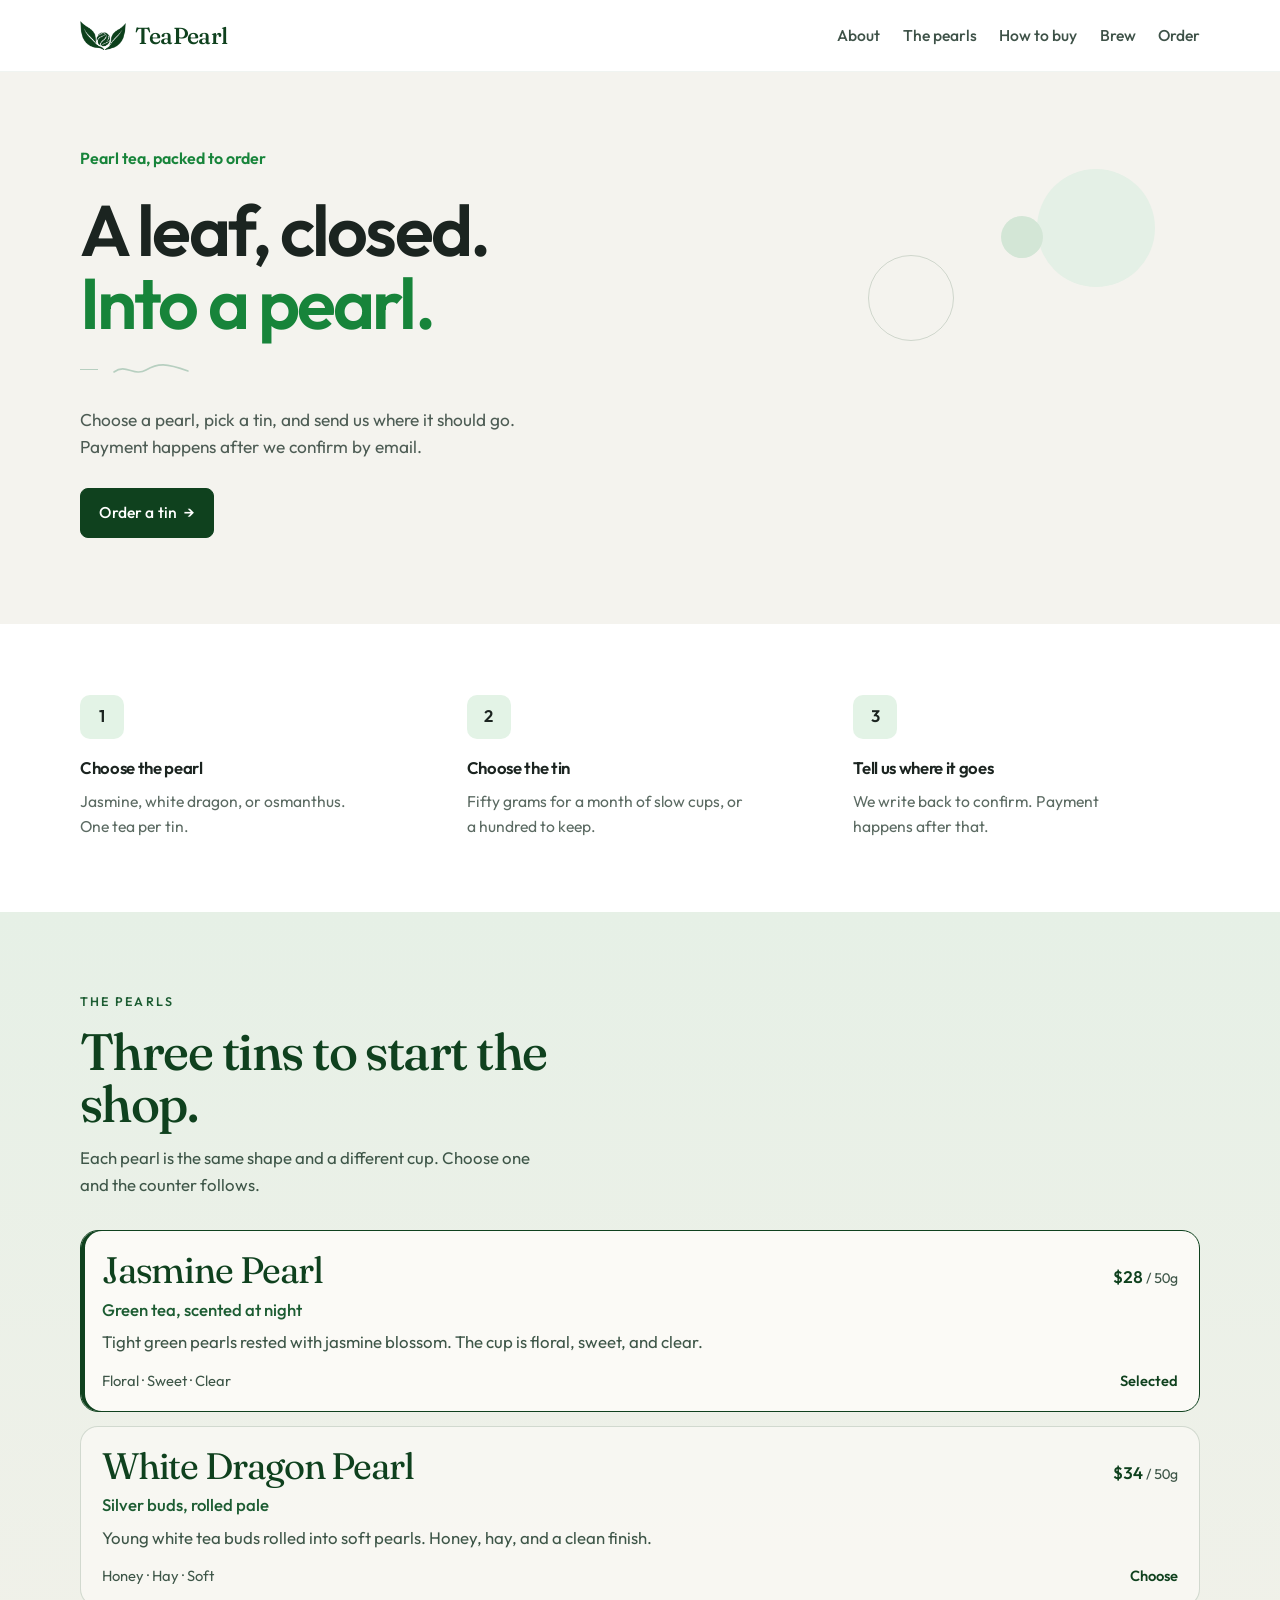
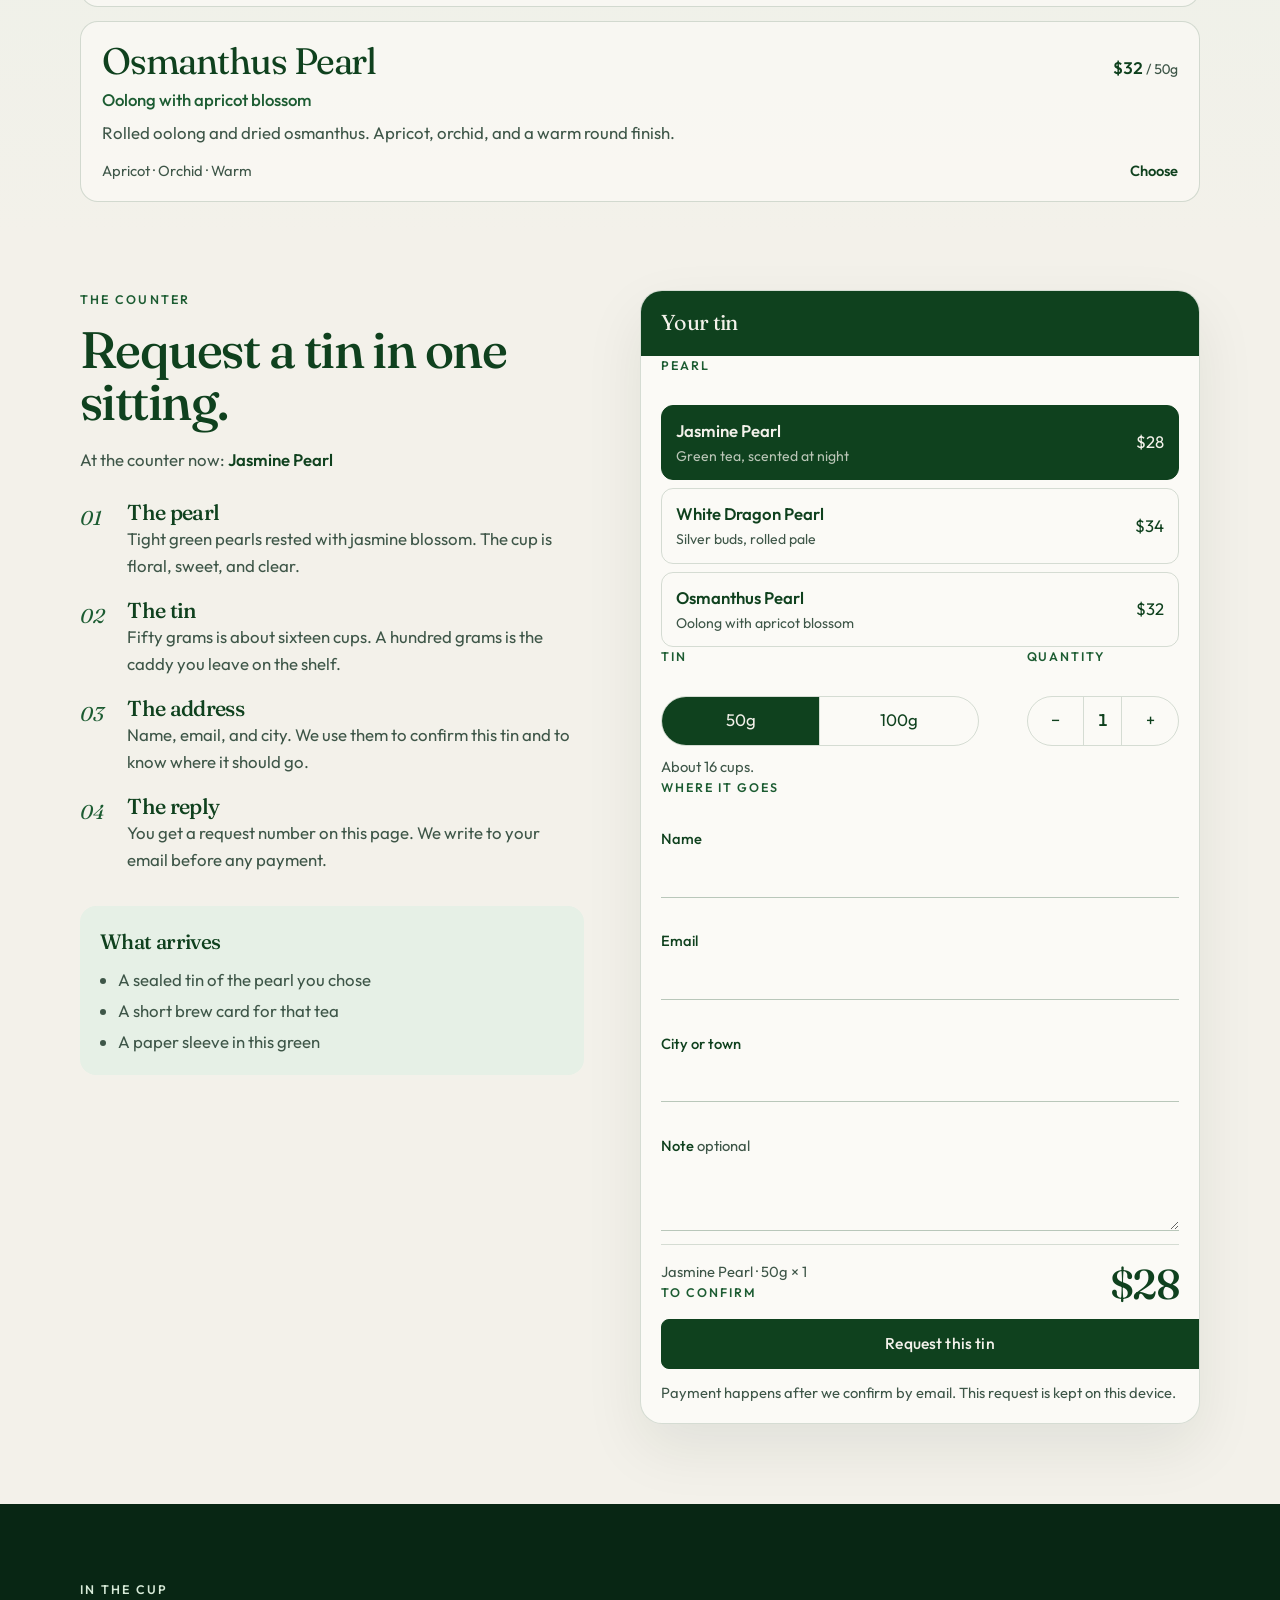
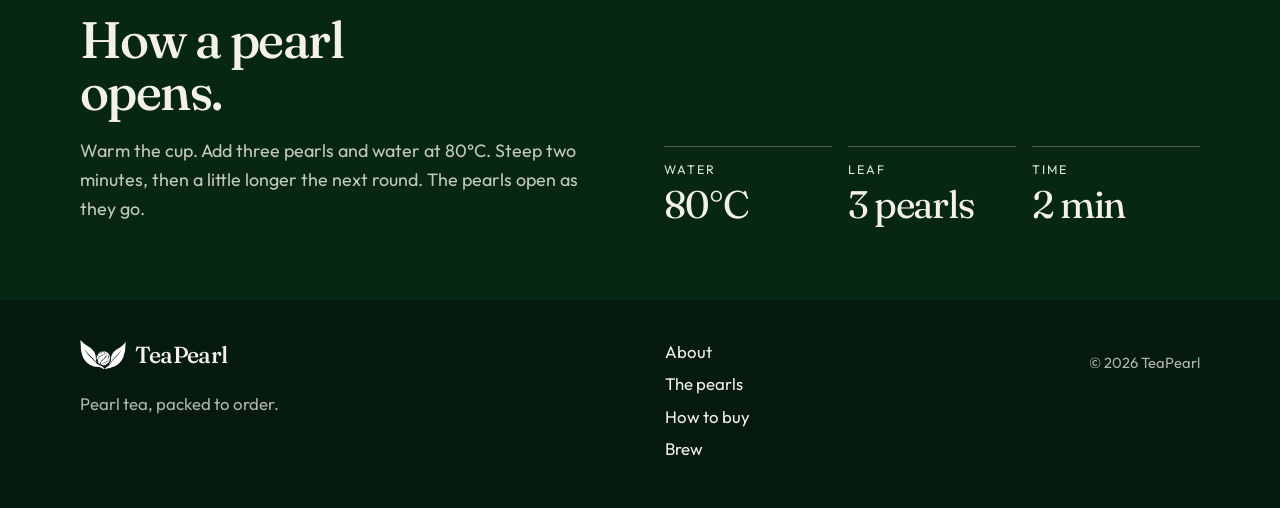
==== index.html @ 92ff87e7 "Add the TeaPearl shop site and About page. Co-authored-by: Cursor <cursoragent@cursor.com>" ====
<!DOCTYPE html>
<html lang="en">
  <head>
    <meta charset="UTF-8" />
    <meta name="viewport" content="width=device-width, initial-scale=1" />
    <title>TeaPearl — How to buy the pearl</title>
    <meta
      name="description"
      content="TeaPearl is pearl tea in a sealed tin. Choose a pearl, pick a size, and request it from the counter."
    />
    <meta name="theme-color" content="#0F411E" />
    <link rel="icon" href="assets/favicon.png" type="image/png" />
    <link rel="preconnect" href="https://fonts.googleapis.com" />
    <link rel="preconnect" href="https://fonts.gstatic.com" crossorigin />
    <link
      href="https://fonts.googleapis.com/css2?family=Fraunces:ital,opsz,wght@0,9..144,500;0,9..144,600;1,9..144,500&family=Outfit:wght@400;500;600&display=swap"
      rel="stylesheet"
    />
    <link rel="stylesheet" href="css/styles.css" />
  </head>
  <body id="top">
    <a class="skip" href="#buy">Skip to the counter</a>

    <header class="nav" data-nav>
      <div class="wrap nav-bar">
        <a class="brand" href="#top">
          <img src="assets/mark.png" alt="" width="56" height="36" />
          <span>TeaPearl</span>
        </a>
        <button
          class="nav-toggle"
          type="button"
          aria-expanded="false"
          aria-controls="site-nav"
        >
          Menu
        </button>
        <nav id="site-nav" class="nav-links">
          <a href="about.html">About</a>
          <a href="#teas">The pearls</a>
          <a href="#buy">How to buy</a>
          <a href="#brew">Brew</a>
          <a class="nav-cta" href="#buy">Order</a>
        </nav>
      </div>
    </header>

    <main>
      <section class="hero">
        <div class="wrap hero-frame">
          <div class="hero-copy">
            <p class="eyebrow">Pearl tea, packed to order</p>
            <h1>
              <span class="hero-line">A leaf, closed.</span>
              <span class="hero-accent">Into a pearl.</span>
            </h1>
            <div class="hero-doodle" aria-hidden="true">
              <span class="hero-dash"></span>
              <svg viewBox="0 0 78 18" width="78" height="18">
                <path
                  d="M2 11 C 14 2, 22 16, 34 9 S 54 2, 76 10"
                  fill="none"
                  stroke="currentColor"
                  stroke-width="1.6"
                  stroke-linecap="round"
                />
              </svg>
            </div>
            <p class="lede">
              Choose a pearl, pick a tin, and send us where it should go.
              Payment happens after we confirm by email.
            </p>
            <a class="btn btn-start" href="#buy">Order a tin <span aria-hidden="true">→</span></a>
          </div>
          <div class="hero-orbs" aria-hidden="true">
            <span class="orb orb-fill"></span>
            <span class="orb orb-ring"></span>
            <span class="orb orb-dot"></span>
          </div>
        </div>
      </section>

      <section class="band" id="how" aria-labelledby="how-heading">
        <div class="wrap">
          <h2 id="how-heading" class="visually-hidden">How buying works</h2>
          <ol class="steps">
            <li>
              <span class="step-num">1</span>
              <h3>Choose the pearl</h3>
              <p>Jasmine, white dragon, or osmanthus. One tea per tin.</p>
            </li>
            <li>
              <span class="step-num">2</span>
              <h3>Choose the tin</h3>
              <p>Fifty grams for a month of slow cups, or a hundred to keep.</p>
            </li>
            <li>
              <span class="step-num">3</span>
              <h3>Tell us where it goes</h3>
              <p>We write back to confirm. Payment happens after that.</p>
            </li>
          </ol>
        </div>
      </section>

      <section class="teas" id="teas" aria-labelledby="teas-heading">
        <div class="wrap">
          <header class="section-head">
            <p class="eyebrow">The pearls</p>
            <h2 id="teas-heading">Three tins to start the shop.</h2>
            <p class="section-lede">
              Each pearl is the same shape and a different cup. Choose one and
              the counter follows.
            </p>
          </header>
          <ul id="tea-list" class="tea-list"></ul>
        </div>
      </section>

      <section class="buy" id="buy" aria-labelledby="buy-heading">
        <div class="wrap buy-grid">
          <div class="buy-story">
            <p class="eyebrow">The counter</p>
            <h2 id="buy-heading">Request a tin in one sitting.</h2>
            <p class="now">
              At the counter now:
              <strong id="now-name">Jasmine Pearl</strong>
            </p>
            <ol class="story-steps">
              <li>
                <h3>The pearl</h3>
                <p id="now-note">
                  Tight green pearls rested with jasmine blossom.
                </p>
              </li>
              <li>
                <h3>The tin</h3>
                <p>
                  Fifty grams is about sixteen cups. A hundred grams is the
                  caddy you leave on the shelf.
                </p>
              </li>
              <li>
                <h3>The address</h3>
                <p>
                  Name, email, and city. We use them to confirm this tin and
                  to know where it should go.
                </p>
              </li>
              <li>
                <h3>The reply</h3>
                <p>
                  You get a request number on this page. We write to your
                  email before any payment.
                </p>
              </li>
            </ol>
            <div class="arrives">
              <h3>What arrives</h3>
              <ul>
                <li>A sealed tin of the pearl you chose</li>
                <li>A short brew card for that tea</li>
                <li>A paper sleeve in this green</li>
              </ul>
            </div>
          </div>

          <div class="counter-wrap">
            <form id="order-form" class="counter" novalidate>
              <div class="counter-top">
                <p>Your tin</p>
                <p id="counter-ref" class="counter-ref" hidden></p>
              </div>

              <div id="form-view">
                <fieldset>
                  <legend>Pearl</legend>
                  <div id="tea-options" class="options" role="radiogroup" aria-label="Pearl"></div>
                </fieldset>

                <div class="split">
                  <fieldset>
                    <legend>Tin</legend>
                    <div class="seg" role="radiogroup" aria-label="Tin size">
                      <button type="button" data-size="50" aria-pressed="true">50g</button>
                      <button type="button" data-size="100" aria-pressed="false">100g</button>
                    </div>
                    <p id="cup-note" class="hint">About 16 cups.</p>
                  </fieldset>
                  <fieldset>
                    <legend>Quantity</legend>
                    <div class="qty">
                      <button type="button" id="qty-dec" aria-label="Fewer tins">−</button>
                      <span id="qty-val" aria-live="polite">1</span>
                      <button type="button" id="qty-inc" aria-label="More tins">+</button>
                    </div>
                  </fieldset>
                </div>

                <fieldset class="ship">
                  <legend>Where it goes</legend>
                  <label class="field">
                    <span>Name</span>
                    <input name="name" type="text" autocomplete="name" aria-required="true" />
                    <small class="err" data-for="name"></small>
                  </label>
                  <label class="field">
                    <span>Email</span>
                    <input name="email" type="email" autocomplete="email" aria-required="true" />
                    <small class="err" data-for="email"></small>
                  </label>
                  <label class="field">
                    <span>City or town</span>
                    <input name="place" type="text" autocomplete="address-level2" aria-required="true" />
                    <small class="err" data-for="place"></small>
                  </label>
                  <label class="field">
                    <span>Note <em>optional</em></span>
                    <textarea name="note" rows="2"></textarea>
                  </label>
                </fieldset>

                <div class="total">
                  <div>
                    <p id="line-item" class="line-item">Jasmine Pearl · 50g × 1</p>
                    <p class="total-label">To confirm</p>
                  </div>
                  <p id="total" class="total-num">$28</p>
                </div>

                <button class="btn btn-fill btn-block" type="submit">Request this tin</button>
                <p class="fine">
                  Payment happens after we confirm by email. This request is
                  kept on this device.
                </p>
                <button type="button" id="reopen" class="text-btn" hidden>
                  See saved request
                </button>
              </div>

              <div id="receipt" class="receipt" hidden>
                <p class="receipt-kicker">Tin requested</p>
                <p id="receipt-ref" class="receipt-ref">TP-0000</p>
                <p id="receipt-when" class="hint"></p>
                <dl class="receipt-list">
                  <div>
                    <dt>Pearl</dt>
                    <dd id="receipt-tea"></dd>
                  </div>
                  <div>
                    <dt>Tin</dt>
                    <dd id="receipt-tin"></dd>
                  </div>
                  <div>
                    <dt>For</dt>
                    <dd id="receipt-who"></dd>
                  </div>
                  <div>
                    <dt>Write to</dt>
                    <dd id="receipt-email"></dd>
                  </div>
                  <div>
                    <dt>Send to</dt>
                    <dd id="receipt-place"></dd>
                  </div>
                </dl>
                <p id="receipt-note" class="receipt-note" hidden></p>
                <div class="total">
                  <p class="total-label">To confirm</p>
                  <p id="receipt-total" class="total-num">$28</p>
                </div>
                <p class="fine">
                  We will write to confirm this tin before payment. Keep the
                  request number.
                </p>
                <button type="button" id="edit-request" class="btn btn-line btn-block">
                  Change this tin
                </button>
              </div>
            </form>
          </div>
        </div>
      </section>

      <section class="brew" id="brew" aria-labelledby="brew-heading">
        <div class="wrap brew-grid">
          <div>
            <p class="eyebrow eyebrow-light">In the cup</p>
            <h2 id="brew-heading">How a pearl opens.</h2>
            <p id="brew-method" class="brew-method"></p>
          </div>
          <dl class="brew-stats">
            <div>
              <dt>Water</dt>
              <dd id="brew-temp">80°C</dd>
            </div>
            <div>
              <dt>Leaf</dt>
              <dd id="brew-pearls">3 pearls</dd>
            </div>
            <div>
              <dt>Time</dt>
              <dd id="brew-time">2 min</dd>
            </div>
          </dl>
        </div>
      </section>
    </main>

    <footer class="footer">
      <div class="wrap footer-grid">
        <div>
          <a class="brand brand-light" href="#top">
            <img src="assets/mark.png" alt="" width="56" height="36" />
            <span>TeaPearl</span>
          </a>
          <p>Pearl tea, packed to order.</p>
        </div>
        <nav class="footer-links" aria-label="Footer">
          <a href="about.html">About</a>
          <a href="#teas">The pearls</a>
          <a href="#buy">How to buy</a>
          <a href="#brew">Brew</a>
        </nav>
        <p class="footer-mark">© 2026 TeaPearl</p>
      </div>
    </footer>

    <div class="dock" data-dock>
      <div>
        <p id="dock-line">Jasmine Pearl · 50g</p>
        <p id="dock-price">$28</p>
      </div>
      <a class="btn btn-fill" id="dock-action" href="#buy">Review tin</a>
    </div>

    <p id="status" class="visually-hidden" aria-live="polite"></p>
    <script src="js/shop.js"></script>
  </body>
</html>
---- css/styles.css ----
:root {
  --green: #0f411e;
  --green-deep: #082614;
  --green-soft: #1c5c32;
  --mist: #e6f0e6;
  --pearl: #f3f1ea;
  --paper: #fbfaf6;
  --line: rgba(15, 65, 30, 0.16);
  --muted: #3e5648;
  --cream: #f3f1ea;
  --danger: #8e2f24;
  --shadow: 0 24px 60px rgba(8, 38, 20, 0.08);
  --nav: 4.5rem;
  --serif: "Fraunces", "Iowan Old Style", Palatino, Georgia, serif;
  --sans: "Outfit", "Avenir Next", "Segoe UI", sans-serif;
}

*,
*::before,
*::after {
  box-sizing: border-box;
}

html {
  scroll-behavior: smooth;
}

body {
  margin: 0;
  background: var(--pearl);
  color: var(--green);
  font-family: var(--sans);
  font-size: 1.05rem;
  font-weight: 400;
  line-height: 1.6;
  text-rendering: optimizeLegibility;
}

img {
  max-width: 100%;
  display: block;
}

[hidden] {
  display: none !important;
}

button,
input,
textarea {
  font: inherit;
  color: inherit;
}

button {
  cursor: pointer;
}

h1,
h2,
h3,
p {
  margin: 0;
}

h1,
h2,
h3,
.brand span,
.total-num,
.receipt-ref {
  font-family: var(--serif);
  font-optical-sizing: auto;
  font-weight: 500;
  letter-spacing: -0.03em;
}

a {
  color: inherit;
  text-decoration-thickness: 1px;
  text-underline-offset: 0.18em;
}

:focus-visible {
  outline: 2px solid var(--green);
  outline-offset: 3px;
}

::selection {
  background: var(--green);
  color: var(--cream);
}

.wrap {
  width: min(1120px, calc(100% - 2.5rem));
  margin-inline: auto;
}

.skip {
  position: absolute;
  left: 1rem;
  top: -4rem;
  z-index: 20;
  background: var(--paper);
  color: var(--green);
  padding: 0.55rem 0.9rem;
}

.skip:focus {
  top: 0.8rem;
}

.visually-hidden {
  position: absolute;
  width: 1px;
  height: 1px;
  padding: 0;
  margin: -1px;
  overflow: hidden;
  clip: rect(0, 0, 0, 0);
  border: 0;
}

.eyebrow {
  margin-bottom: 0.85rem;
  font-size: 0.78rem;
  font-weight: 560;
  letter-spacing: 0.18em;
  text-transform: uppercase;
  color: var(--green-soft);
}

.eyebrow-light {
  color: #d7ead8;
}

.btn {
  display: inline-flex;
  align-items: center;
  justify-content: center;
  min-height: 3rem;
  padding: 0.7rem 1.25rem;
  border-radius: 8px;
  border: 1px solid var(--green);
  text-decoration: none;
  font-size: 0.98rem;
  font-weight: 500;
  letter-spacing: 0.01em;
  white-space: nowrap;
  transition: background 0.2s ease, color 0.2s ease, transform 0.2s ease;
}

.btn-fill {
  background: var(--green);
  color: var(--cream);
}

.btn-fill:hover {
  background: var(--green-deep);
}

.btn-line {
  background: transparent;
  color: var(--green);
}

.btn-line:hover {
  background: rgba(15, 65, 30, 0.06);
}

.btn-block {
  width: 100%;
}

.nav {
  position: sticky;
  top: 0;
  z-index: 10;
  height: var(--nav);
  background: #fff;
  border-bottom: 1px solid rgba(15, 65, 30, 0.06);
}

.nav.is-scrolled {
  border-bottom-color: var(--line);
}

.nav-bar {
  height: 100%;
  display: flex;
  align-items: center;
  gap: 1.5rem;
}

.brand {
  display: inline-flex;
  align-items: center;
  gap: 0.55rem;
  text-decoration: none;
  margin-right: auto;
}

.brand img {
  width: 46px;
  height: 32px;
  object-fit: contain;
}

.brand span {
  font-size: 1.45rem;
  line-height: 1;
}

.nav-links {
  display: flex;
  align-items: center;
  gap: 1.4rem;
}

.nav-links a,
.nav-cta {
  text-decoration: none;
  font-size: 0.98rem;
  font-weight: 500;
  color: #3e5248;
}

.nav-cta {
  color: var(--green);
}

.nav-links a:hover,
.nav-cta:hover {
  color: var(--green);
}

.nav-toggle {
  display: none;
  border: 0;
  background: transparent;
  padding: 0.4rem 0.2rem;
  font-weight: 500;
}

section[id] {
  scroll-margin-top: calc(var(--nav) + 0.75rem);
}

.hero {
  position: relative;
  background: #f4f3ee;
  padding: 4.6rem 0 5.4rem;
  overflow: hidden;
}

.hero-frame {
  position: relative;
  min-height: 380px;
}

.hero-copy {
  position: relative;
  z-index: 1;
  max-width: 640px;
}

.hero .eyebrow {
  margin-bottom: 1.35rem;
  color: #17843a;
  font-size: 1rem;
  font-weight: 600;
  letter-spacing: 0;
  text-transform: none;
}

.hero h1 {
  font-family: var(--sans);
  font-weight: 600;
  font-size: clamp(3.1rem, 5.6vw, 4.55rem);
  line-height: 1.02;
  letter-spacing: -0.04em;
}

.hero-line,
.hero-accent {
  display: block;
}

.hero-line {
  color: #1b2420;
}

.hero-accent {
  color: #17843a;
}

.hero-doodle {
  display: flex;
  align-items: center;
  gap: 0.85rem;
  margin-top: 1.35rem;
  color: #b7cfc0;
}

.hero-dash {
  width: 18px;
  height: 1.5px;
  background: currentColor;
}

.lede {
  max-width: 42ch;
  margin-top: 1.7rem;
  color: #4d5c54;
  font-size: 1.08rem;
}

.btn-start {
  margin-top: 1.7rem;
  border-radius: 8px;
  background: var(--green);
  color: #fff;
  border-color: var(--green);
  gap: 0.45rem;
  padding-inline: 1.15rem;
}

.btn-start:hover {
  background: var(--green-deep);
  color: #fff;
}

.hero-orbs {
  position: absolute;
  inset: 0;
  pointer-events: none;
}

.orb {
  position: absolute;
  border-radius: 50%;
}

.orb-fill {
  width: 118px;
  height: 118px;
  top: 6%;
  right: 4%;
  background: #e4f0e6;
}

.orb-ring {
  width: 86px;
  height: 86px;
  top: 28%;
  right: 22%;
  border: 1.5px solid rgba(15, 65, 30, 0.16);
}

.orb-dot {
  width: 42px;
  height: 42px;
  top: 18%;
  right: 14%;
  background: #d3e6d6;
}

.band {
  background: #fff;
  color: #1b2420;
  padding: 4.4rem 0 4.6rem;
}

.band h3 {
  color: #1b2420;
}

.band h2,
.section-head h2,
.buy-story h2,
.brew h2 {
  font-size: clamp(2.2rem, 4vw, 3.5rem);
  line-height: 1.02;
}

.steps {
  list-style: none;
  margin: 0;
  padding: 0;
  display: grid;
  grid-template-columns: repeat(3, 1fr);
  gap: 2.5rem;
}

.step-num {
  display: grid;
  place-items: center;
  width: 44px;
  height: 44px;
  margin-bottom: 1.05rem;
  border-radius: 10px;
  background: #e3f3e6;
  color: #1b2420;
  font-weight: 600;
}

.steps h3 {
  font-family: var(--sans);
  font-size: 1.05rem;
  font-weight: 600;
  letter-spacing: -0.02em;
  margin-bottom: 0.4rem;
}

.steps p {
  color: #5c6b63;
  max-width: 28ch;
  font-size: 0.98rem;
}

.teas {
  background: linear-gradient(180deg, var(--mist) 0%, var(--pearl) 100%);
  padding: 5rem 0 2rem;
}

.section-head {
  max-width: 36rem;
  margin-bottom: 2rem;
}

.section-lede {
  margin-top: 0.9rem;
  color: var(--muted);
  max-width: 42ch;
}

.tea-list {
  list-style: none;
  margin: 0;
  padding: 0;
  display: grid;
  gap: 0.85rem;
}

.tea-card {
  width: 100%;
  text-align: left;
  background: rgba(251, 250, 246, 0.72);
  border: 1px solid var(--line);
  border-radius: 18px;
  padding: 1.25rem 1.3rem 1.15rem;
  display: grid;
  gap: 0.35rem;
  transition: border-color 0.2s ease, background 0.2s ease, transform 0.2s ease;
}

.tea-card:hover {
  border-color: rgba(15, 65, 30, 0.4);
  transform: translateY(-2px);
}

.tea-card.is-selected {
  background: var(--paper);
  border-color: var(--green);
  box-shadow: inset 4px 0 0 var(--green);
}

.tea-card-top,
.tea-meta {
  display: flex;
  justify-content: space-between;
  gap: 1rem;
  align-items: baseline;
}

.tea-name {
  font-family: var(--serif);
  font-size: clamp(1.7rem, 3vw, 2.3rem);
  letter-spacing: -0.03em;
  line-height: 1.05;
}

.tea-price {
  font-variant-numeric: tabular-nums;
  font-weight: 560;
  white-space: nowrap;
}

.tea-price small {
  font-weight: 420;
  color: var(--muted);
}

.tea-line {
  color: var(--green-soft);
  font-weight: 500;
}

.tea-note {
  color: var(--muted);
  max-width: 62ch;
}

.tea-meta {
  margin-top: 0.45rem;
  font-size: 0.92rem;
  color: var(--muted);
}

.tea-pick {
  color: var(--green);
  font-weight: 560;
}

.buy {
  padding: 3.5rem 0 5rem;
}

.buy-grid {
  display: grid;
  grid-template-columns: minmax(0, 0.9fr) minmax(320px, 1fr);
  gap: 3.5rem;
  align-items: start;
}

.now {
  margin: 1.2rem 0 1.6rem;
  color: var(--muted);
}

.now strong {
  color: var(--green);
  font-weight: 560;
}

.story-steps {
  list-style: none;
  margin: 0;
  padding: 0;
  display: grid;
  gap: 1.15rem;
}

.story-steps {
  counter-reset: story;
}

.story-steps li {
  display: grid;
  grid-template-columns: 2.2rem 1fr;
  column-gap: 0.75rem;
  align-items: start;
}

.story-steps li::before {
  content: counter(story, decimal-leading-zero);
  counter-increment: story;
  grid-row: 1 / span 2;
  font-family: var(--serif);
  font-style: italic;
  font-size: 1.25rem;
  color: var(--green-soft);
  padding-top: 0.15rem;
}

.story-steps h3 {
  font-size: 1.35rem;
  line-height: 1.2;
}

.story-steps p,
.arrives li {
  color: var(--muted);
}

.arrives {
  margin-top: 2rem;
  padding: 1.2rem 1.25rem;
  background: var(--mist);
  border-radius: 16px;
}

.arrives h3 {
  font-size: 1.3rem;
  margin-bottom: 0.55rem;
}

.arrives ul {
  margin: 0;
  padding-left: 1.1rem;
}

.arrives li + li {
  margin-top: 0.25rem;
}

.counter-wrap {
  position: sticky;
  top: calc(var(--nav) + 1.25rem);
}

.counter {
  background: var(--paper);
  border: 1px solid var(--line);
  border-radius: 22px;
  box-shadow: var(--shadow);
  overflow: hidden;
}

.counter-top {
  display: flex;
  justify-content: space-between;
  align-items: baseline;
  background: var(--green);
  color: var(--cream);
  padding: 0.95rem 1.25rem;
}

.counter-top p {
  font-family: var(--serif);
  font-size: 1.35rem;
  letter-spacing: -0.03em;
}

.counter-ref {
  font-family: var(--sans);
  font-size: 0.85rem;
  letter-spacing: 0.08em;
}

fieldset {
  border: 0;
  margin: 0;
  padding: 1.15rem 1.25rem 0;
}

legend {
  padding: 0;
  margin-bottom: 0.65rem;
  font-size: 0.78rem;
  font-weight: 560;
  letter-spacing: 0.16em;
  text-transform: uppercase;
  color: var(--green-soft);
}

.options {
  display: grid;
  gap: 0.5rem;
}

.option {
  width: 100%;
  text-align: left;
  border: 1px solid var(--line);
  background: transparent;
  border-radius: 12px;
  padding: 0.75rem 0.85rem;
  display: flex;
  justify-content: space-between;
  gap: 1rem;
  align-items: center;
}

.option small {
  display: block;
  color: var(--muted);
  font-size: 0.88rem;
}

.option.is-selected {
  background: var(--green);
  border-color: var(--green);
  color: var(--cream);
}

.option.is-selected small {
  color: rgba(243, 241, 234, 0.75);
}

.option-name {
  font-weight: 560;
}

.split {
  display: grid;
  grid-template-columns: 1.3fr 0.7fr;
  gap: 0.5rem;
}

.seg,
.qty {
  display: flex;
  border: 1px solid var(--line);
  border-radius: 999px;
  overflow: hidden;
  min-height: 3rem;
}

.seg button,
.qty button {
  flex: 1;
  border: 0;
  background: transparent;
  min-height: 3rem;
}

.seg button + button,
.qty button + span,
.qty span + button {
  border-left: 1px solid var(--line);
}

.seg button[aria-pressed="true"] {
  background: var(--green);
  color: var(--cream);
}

.qty span {
  min-width: 2.4rem;
  display: grid;
  place-items: center;
  font-variant-numeric: tabular-nums;
  font-weight: 560;
}

.hint,
.fine,
.line-item {
  color: var(--muted);
  font-size: 0.92rem;
}

.hint {
  margin-top: 0.55rem;
}

.ship {
  display: grid;
  gap: 0.85rem;
  padding-bottom: 0.4rem;
}

.field {
  display: grid;
  gap: 0.2rem;
}

.field span {
  font-size: 0.92rem;
  font-weight: 500;
}

.field span em {
  font-style: normal;
  color: var(--muted);
  font-weight: 420;
}

.field input,
.field textarea {
  width: 100%;
  border: 0;
  border-bottom: 1px solid rgba(15, 65, 30, 0.28);
  background: transparent;
  border-radius: 0;
  padding: 0.55rem 0 0.45rem;
  resize: vertical;
}

.field input:focus,
.field textarea:focus {
  outline: none;
  border-bottom-color: var(--green);
  border-bottom-width: 2px;
}

.field.is-invalid input,
.field.is-invalid textarea {
  border-bottom-color: var(--danger);
}

.err {
  min-height: 1.1em;
  color: var(--danger);
  font-size: 0.85rem;
}

.total {
  margin: 0.4rem 1.25rem 0;
  padding-top: 0.9rem;
  border-top: 1px solid var(--line);
  display: flex;
  justify-content: space-between;
  align-items: flex-end;
  gap: 1rem;
}

.total-label {
  font-size: 0.78rem;
  letter-spacing: 0.16em;
  text-transform: uppercase;
  color: var(--green-soft);
  font-weight: 560;
}

.total-num {
  font-size: 2.6rem;
  line-height: 0.9;
  font-variant-numeric: tabular-nums;
}

.counter .btn,
.counter .fine,
.counter .text-btn {
  margin-left: 1.25rem;
  margin-right: 1.25rem;
}

.counter .btn {
  margin-top: 1rem;
}

.fine {
  margin-top: 0.75rem;
  margin-bottom: 1.15rem;
}

.text-btn {
  display: block;
  margin: -0.4rem 1.25rem 1.2rem;
  padding: 0;
  border: 0;
  background: none;
  color: var(--green);
  text-decoration: underline;
  text-underline-offset: 0.18em;
}

.receipt {
  padding-bottom: 1.25rem;
}

.receipt-kicker {
  padding: 1.15rem 1.25rem 0;
  font-size: 0.78rem;
  font-weight: 560;
  letter-spacing: 0.16em;
  text-transform: uppercase;
  color: var(--green-soft);
}

.receipt-ref {
  padding: 0.2rem 1.25rem 0;
  font-size: clamp(2.4rem, 5vw, 3.2rem);
  line-height: 1;
}

.receipt .hint {
  padding: 0.35rem 1.25rem 0;
}

.receipt-list {
  margin: 1rem 1.25rem 0;
  display: grid;
  gap: 0.7rem;
}

.receipt-list div {
  display: grid;
  grid-template-columns: 6.5rem 1fr;
  gap: 0.75rem;
  padding-bottom: 0.7rem;
  border-bottom: 1px dashed rgba(15, 65, 30, 0.2);
}

.receipt-list dt {
  color: var(--muted);
}

.receipt-list dd {
  margin: 0;
  font-weight: 500;
}

.receipt-note {
  margin: 0.9rem 1.25rem 0;
  color: var(--muted);
}

.receipt .total {
  margin-top: 0.9rem;
}

.brew {
  background: var(--green-deep);
  color: var(--cream);
  padding: 4.8rem 0;
}

.brew h2 {
  color: var(--cream);
  max-width: 10ch;
}

.brew-grid {
  display: grid;
  grid-template-columns: 1fr 1fr;
  gap: 3rem;
  align-items: end;
}

.brew-method {
  margin-top: 1.2rem;
  max-width: 42ch;
  color: rgba(243, 241, 234, 0.8);
  font-size: 1.12rem;
}

.brew-stats {
  margin: 0;
  display: grid;
  grid-template-columns: repeat(3, 1fr);
  gap: 1rem;
}

.brew-stats div {
  border-top: 1px solid rgba(243, 241, 234, 0.28);
  padding-top: 0.8rem;
}

.brew-stats dt {
  font-size: 0.78rem;
  letter-spacing: 0.16em;
  text-transform: uppercase;
  color: #d7ead8;
}

.brew-stats dd {
  margin: 0.35rem 0 0;
  font-family: var(--serif);
  font-size: clamp(1.8rem, 3vw, 2.5rem);
  letter-spacing: -0.03em;
  line-height: 1;
}

.footer {
  background: #061a0e;
  color: var(--cream);
  padding: 2.4rem 0 2.8rem;
}

.footer-grid {
  display: grid;
  grid-template-columns: 1.4fr 1fr auto;
  gap: 1.5rem;
  align-items: start;
}

.brand-light span {
  color: var(--cream);
}

.brand-light img {
  filter: brightness(0) invert(1);
}

.footer p {
  margin-top: 0.8rem;
  color: rgba(243, 241, 234, 0.72);
}

.footer-links {
  display: flex;
  flex-direction: column;
  gap: 0.35rem;
}

.footer-links a {
  color: var(--cream);
  text-decoration: none;
}

.footer-links a:hover {
  text-decoration: underline;
}

.footer-mark {
  color: rgba(243, 241, 234, 0.6);
  font-size: 0.92rem;
}

.dock {
  display: none;
}

@media (max-width: 860px) {
  .buy-grid,
  .brew-grid,
  .steps,
  .footer-grid {
    grid-template-columns: 1fr;
  }

  .hero {
    padding: 3.2rem 0 3.6rem;
  }

  .hero-frame {
    min-height: 0;
  }

  .orb-fill {
    width: 78px;
    height: 78px;
    right: 0;
    top: 0;
  }

  .orb-ring {
    display: none;
  }

  .orb-dot {
    right: 22%;
    top: 8%;
  }

  .steps p,
  .brew h2 {
    max-width: none;
  }

  .counter-wrap {
    position: static;
  }

  .brew-stats {
    margin-top: 0.5rem;
  }

  .footer {
    padding-bottom: 7rem;
  }
}

@media (max-width: 720px) {
  .hero {
    padding: 2.2rem 0 2.6rem;
  }

  .hero h1 {
    font-size: clamp(2.5rem, 11vw, 3.2rem);
  }

  .lede {
    margin-top: 1.1rem;
    font-size: 1.02rem;
  }

  .nav-toggle {
    display: inline-flex;
  }

  .brand span {
    font-size: 1.25rem;
  }

  .nav-cta {
    min-height: 0;
    padding: 0;
    font-size: 0.98rem;
  }

  .nav-links {
    display: none;
    position: absolute;
    top: var(--nav);
    left: 0;
    right: 0;
    flex-direction: column;
    align-items: flex-start;
    gap: 0.85rem;
    padding: 0.4rem 1.25rem 1.1rem;
    background: rgba(243, 241, 234, 0.98);
    border-bottom: 1px solid var(--line);
  }

  .nav-links.is-open {
    display: flex;
  }

  .nav {
    position: sticky;
  }

  .nav-bar {
    position: relative;
  }

  .split {
    grid-template-columns: 1fr;
  }

  .dock {
    position: fixed;
    left: 0.75rem;
    right: 0.75rem;
    bottom: 0.75rem;
    z-index: 12;
    display: flex;
    align-items: center;
    justify-content: space-between;
    gap: 0.8rem;
    padding: 0.7rem 0.7rem 0.7rem 1rem;
    background: var(--green-deep);
    color: var(--cream);
    border-radius: 18px;
    box-shadow: 0 12px 40px rgba(0, 0, 0, 0.22);
  }

  .dock p {
    line-height: 1.25;
  }

  #dock-line {
    font-size: 0.92rem;
    color: rgba(243, 241, 234, 0.78);
  }

  #dock-price {
    font-family: var(--serif);
    font-size: 1.35rem;
    letter-spacing: -0.03em;
  }

  .dock .btn {
    background: var(--cream);
    color: var(--green);
    border-color: var(--cream);
    min-height: 2.7rem;
  }
}

.about-hero {
  background: #f4f3ee;
  padding: 4.4rem 0 3.6rem;
}

.about-hero h1 {
  font-family: var(--sans);
  font-weight: 600;
  font-size: clamp(3rem, 5.4vw, 4.4rem);
  line-height: 1.02;
  letter-spacing: -0.04em;
  color: #1b2420;
}

.about-hero h1 span {
  display: block;
  color: #17843a;
}

.about-hero .lede {
  margin-top: 1.2rem;
}

.seats-section {
  background: #fff;
  padding: 3.6rem 0 5rem;
}

.seats {
  list-style: none;
  margin: 0;
  padding: 0;
  display: grid;
  grid-template-columns: repeat(5, minmax(0, 1fr));
  gap: 1.25rem;
}

.seat {
  padding: 0.2rem 0.2rem 0;
}

.seat-mark {
  display: grid;
  place-items: center;
  width: 64px;
  height: 44px;
  margin-bottom: 1rem;
  border-radius: 10px;
  background: #e3f3e6;
  color: #1b2420;
  font-size: 0.82rem;
  font-weight: 600;
  letter-spacing: 0.04em;
}

.seat h2 {
  font-family: var(--sans);
  font-size: 1.02rem;
  font-weight: 600;
  letter-spacing: -0.02em;
  line-height: 1.25;
  margin-bottom: 0.45rem;
}

.seat p {
  color: #5c6b63;
  font-size: 0.95rem;
}

.nav-links a[aria-current="page"] {
  color: var(--green);
}

@media (max-width: 980px) {
  .seats {
    grid-template-columns: repeat(2, minmax(0, 1fr));
    gap: 1.8rem 1.25rem;
  }
}

@media (max-width: 560px) {
  .seats {
    grid-template-columns: 1fr;
  }
}

@media (prefers-reduced-motion: reduce) {
  html {
    scroll-behavior: auto;
  }

  .tea-card,
  .btn {
    transition: none;
  }
}
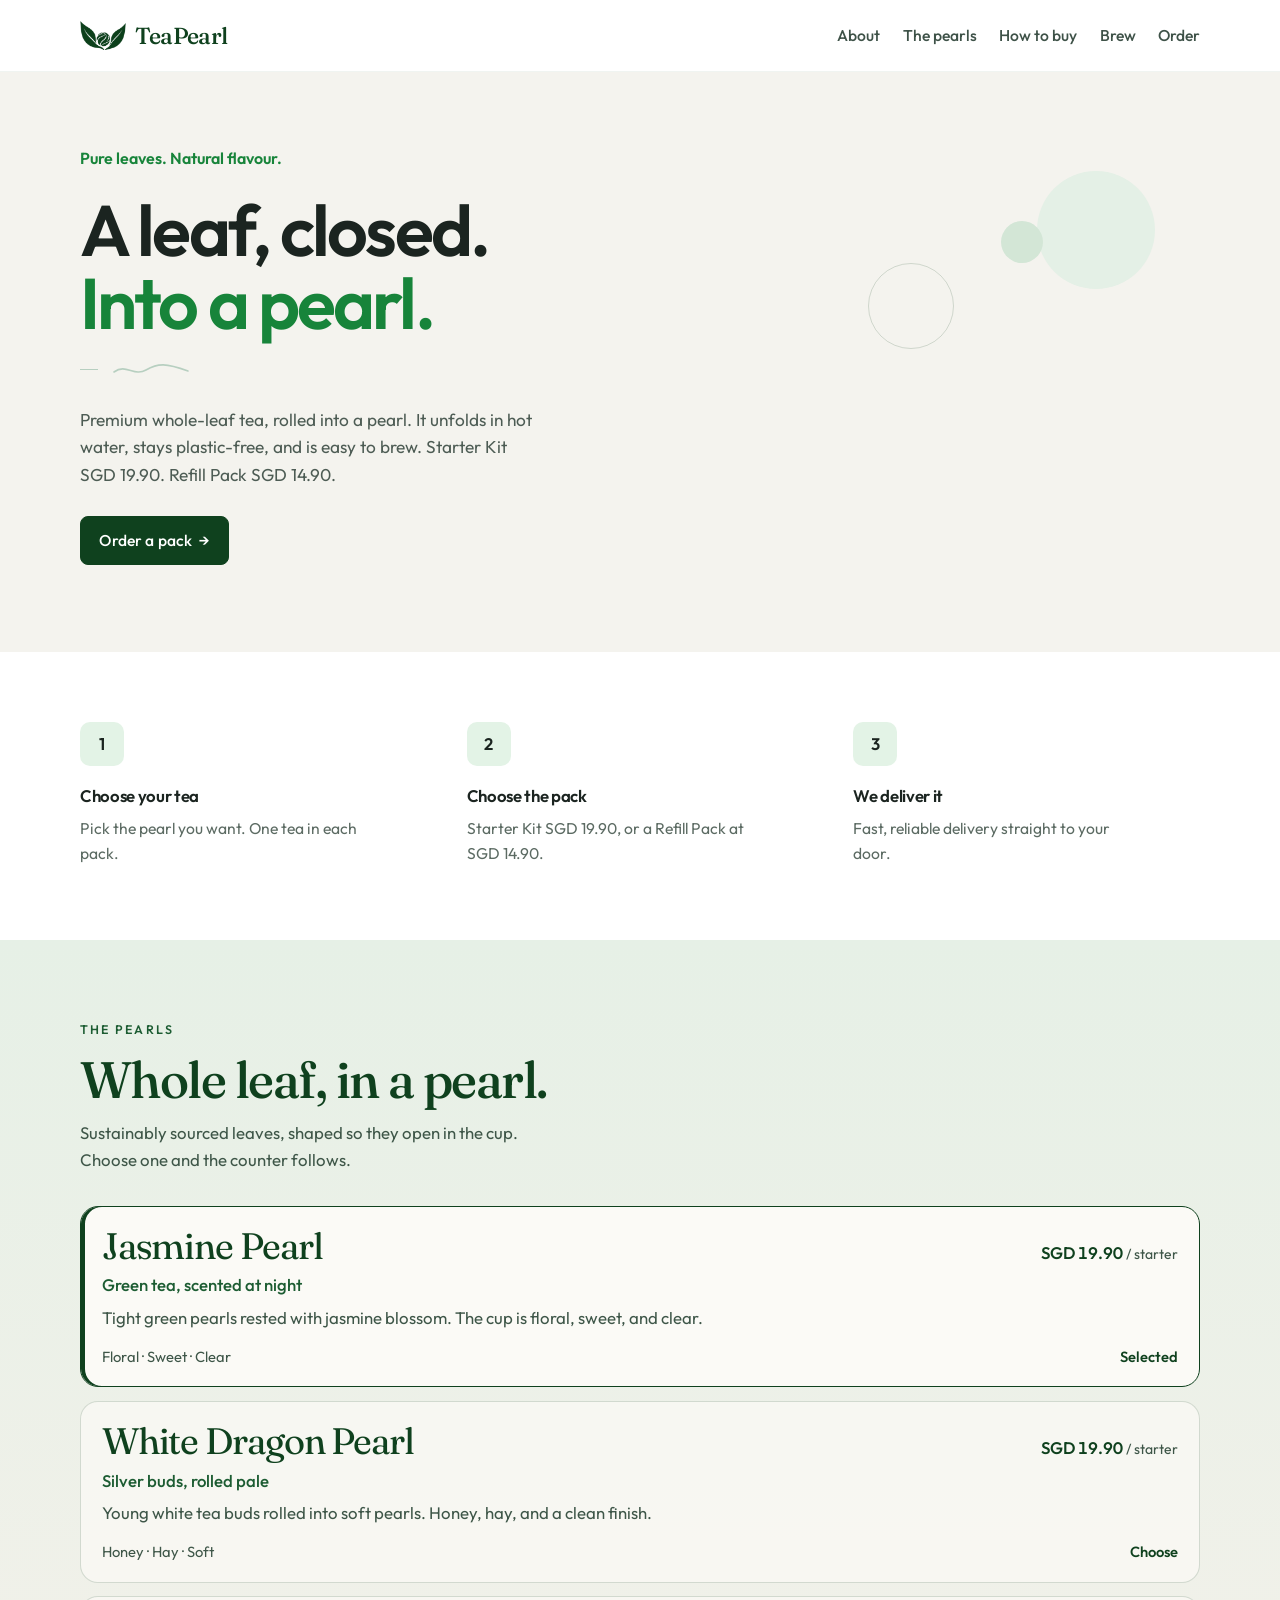
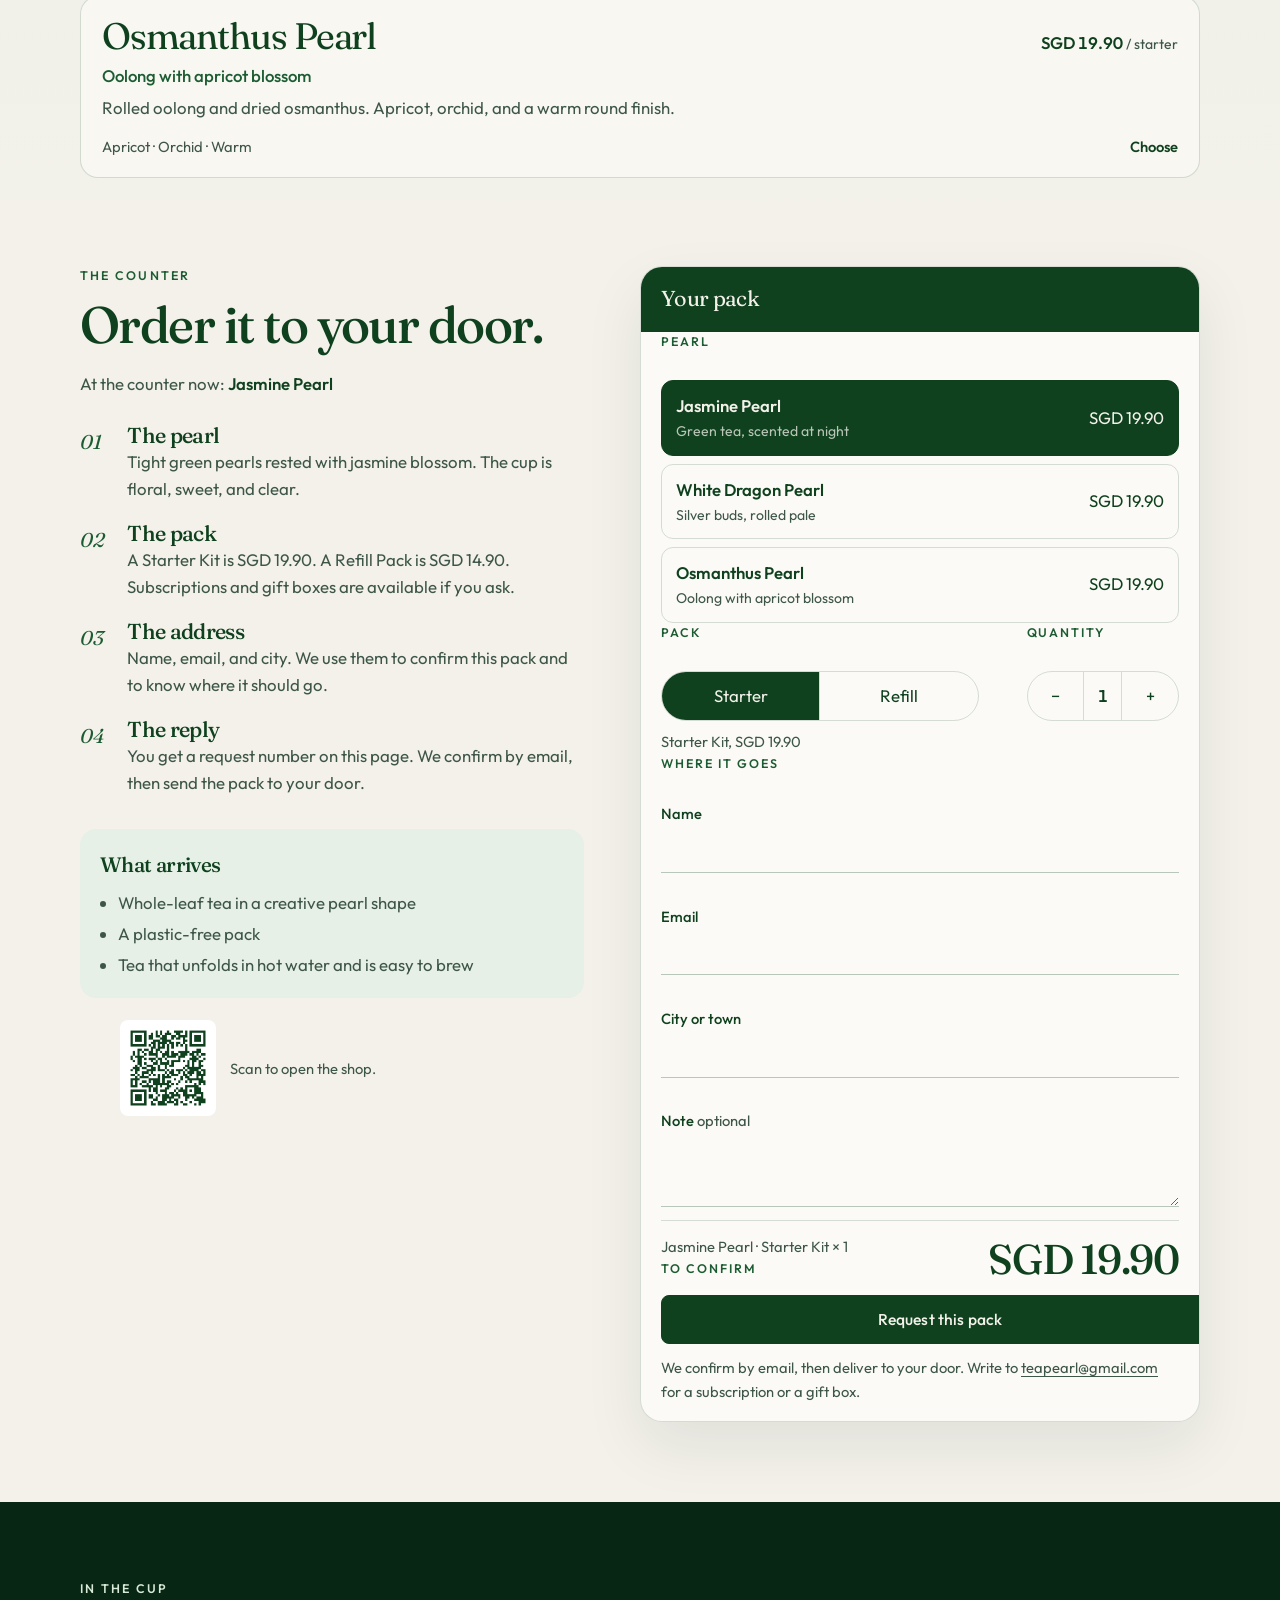
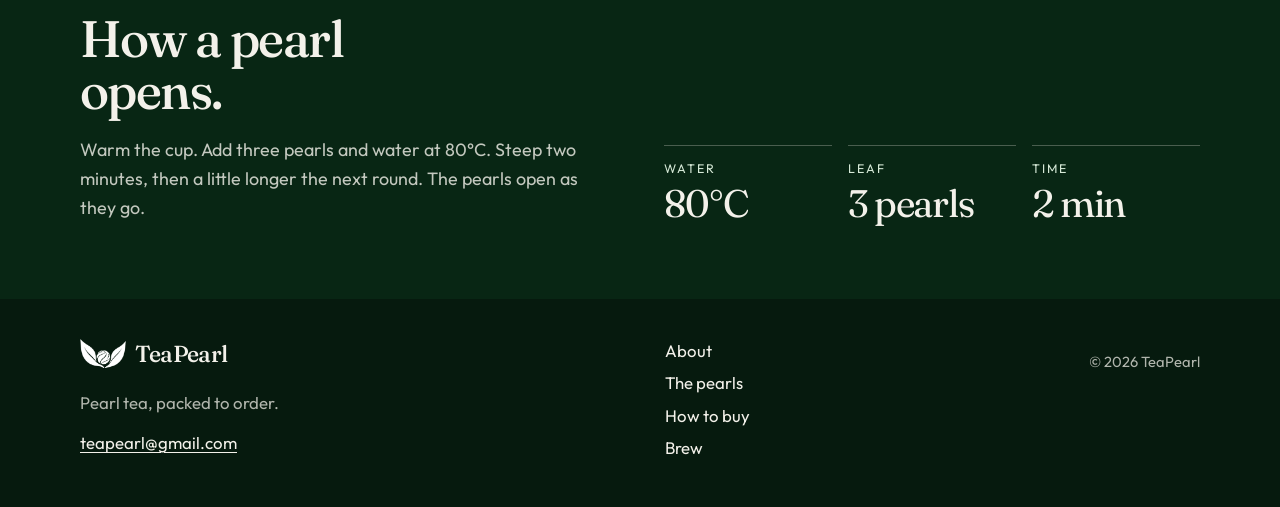
==== commit b15fdf13: "Match the shop to the poster: SGD packs, named seats, and a site QR. Co-authored-by: Cursor <cursora" ====
--- a/index.html
+++ b/index.html
@@ -6,7 +6,7 @@
     <title>TeaPearl — How to buy the pearl</title>
     <meta
       name="description"
-      content="TeaPearl is pearl tea in a sealed tin. Choose a pearl, pick a size, and request it from the counter."
+      content="Whole-leaf TeaPearl. Plastic-free pearls that unfold in hot water. Starter Kit SGD 19.90, Refill Pack SGD 14.90."
     />
     <meta name="theme-color" content="#0F411E" />
     <link rel="icon" href="assets/favicon.png" type="image/png" />
@@ -49,7 +49,7 @@
       <section class="hero">
         <div class="wrap hero-frame">
           <div class="hero-copy">
-            <p class="eyebrow">Pearl tea, packed to order</p>
+            <p class="eyebrow">Pure leaves. Natural flavour.</p>
             <h1>
               <span class="hero-line">A leaf, closed.</span>
               <span class="hero-accent">Into a pearl.</span>
@@ -67,10 +67,11 @@
               </svg>
             </div>
             <p class="lede">
-              Choose a pearl, pick a tin, and send us where it should go.
-              Payment happens after we confirm by email.
+              Premium whole-leaf tea, rolled into a pearl. It unfolds in hot
+              water, stays plastic-free, and is easy to brew. Starter Kit
+              SGD 19.90. Refill Pack SGD 14.90.
             </p>
-            <a class="btn btn-start" href="#buy">Order a tin <span aria-hidden="true">→</span></a>
+            <a class="btn btn-start" href="#buy">Order a pack <span aria-hidden="true">→</span></a>
           </div>
           <div class="hero-orbs" aria-hidden="true">
             <span class="orb orb-fill"></span>
@@ -86,18 +87,18 @@
           <ol class="steps">
             <li>
               <span class="step-num">1</span>
-              <h3>Choose the pearl</h3>
-              <p>Jasmine, white dragon, or osmanthus. One tea per tin.</p>
+              <h3>Choose your tea</h3>
+              <p>Pick the pearl you want. One tea in each pack.</p>
             </li>
             <li>
               <span class="step-num">2</span>
-              <h3>Choose the tin</h3>
-              <p>Fifty grams for a month of slow cups, or a hundred to keep.</p>
+              <h3>Choose the pack</h3>
+              <p>Starter Kit SGD 19.90, or a Refill Pack at SGD 14.90.</p>
             </li>
             <li>
               <span class="step-num">3</span>
-              <h3>Tell us where it goes</h3>
-              <p>We write back to confirm. Payment happens after that.</p>
+              <h3>We deliver it</h3>
+              <p>Fast, reliable delivery straight to your door.</p>
             </li>
           </ol>
         </div>
@@ -107,10 +108,10 @@
         <div class="wrap">
           <header class="section-head">
             <p class="eyebrow">The pearls</p>
-            <h2 id="teas-heading">Three tins to start the shop.</h2>
+            <h2 id="teas-heading">Whole leaf, in a pearl.</h2>
             <p class="section-lede">
-              Each pearl is the same shape and a different cup. Choose one and
-              the counter follows.
+              Sustainably sourced leaves, shaped so they open in the cup.
+              Choose one and the counter follows.
             </p>
           </header>
           <ul id="tea-list" class="tea-list"></ul>
@@ -121,7 +122,7 @@
         <div class="wrap buy-grid">
           <div class="buy-story">
             <p class="eyebrow">The counter</p>
-            <h2 id="buy-heading">Request a tin in one sitting.</h2>
+            <h2 id="buy-heading">Order it to your door.</h2>
             <p class="now">
               At the counter now:
               <strong id="now-name">Jasmine Pearl</strong>
@@ -134,41 +135,45 @@
                 </p>
               </li>
               <li>
-                <h3>The tin</h3>
+                <h3>The pack</h3>
                 <p>
-                  Fifty grams is about sixteen cups. A hundred grams is the
-                  caddy you leave on the shelf.
+                  A Starter Kit is SGD 19.90. A Refill Pack is SGD 14.90.
+                  Subscriptions and gift boxes are available if you ask.
                 </p>
               </li>
               <li>
                 <h3>The address</h3>
                 <p>
-                  Name, email, and city. We use them to confirm this tin and
+                  Name, email, and city. We use them to confirm this pack and
                   to know where it should go.
                 </p>
               </li>
               <li>
                 <h3>The reply</h3>
                 <p>
-                  You get a request number on this page. We write to your
-                  email before any payment.
+                  You get a request number on this page. We confirm by email,
+                  then send the pack to your door.
                 </p>
               </li>
             </ol>
             <div class="arrives">
               <h3>What arrives</h3>
               <ul>
-                <li>A sealed tin of the pearl you chose</li>
-                <li>A short brew card for that tea</li>
-                <li>A paper sleeve in this green</li>
+                <li>Whole-leaf tea in a creative pearl shape</li>
+                <li>A plastic-free pack</li>
+                <li>Tea that unfolds in hot water and is easy to brew</li>
               </ul>
             </div>
+            <figure class="order-qr">
+              <img src="assets/teapearl-qr.png" alt="QR code for teapearl.vercel.app" width="120" height="120" />
+              <figcaption>Scan to open the shop.</figcaption>
+            </figure>
           </div>
 
           <div class="counter-wrap">
             <form id="order-form" class="counter" novalidate>
               <div class="counter-top">
-                <p>Your tin</p>
+                <p>Your pack</p>
                 <p id="counter-ref" class="counter-ref" hidden></p>
               </div>
 
@@ -180,19 +185,19 @@
 
                 <div class="split">
                   <fieldset>
-                    <legend>Tin</legend>
-                    <div class="seg" role="radiogroup" aria-label="Tin size">
-                      <button type="button" data-size="50" aria-pressed="true">50g</button>
-                      <button type="button" data-size="100" aria-pressed="false">100g</button>
+                    <legend>Pack</legend>
+                    <div class="seg" role="radiogroup" aria-label="Pack">
+                      <button type="button" data-size="starter" aria-pressed="true">Starter</button>
+                      <button type="button" data-size="refill" aria-pressed="false">Refill</button>
                     </div>
-                    <p id="cup-note" class="hint">About 16 cups.</p>
+                    <p id="cup-note" class="hint">SGD 19.90. Whole-leaf starter.</p>
                   </fieldset>
                   <fieldset>
                     <legend>Quantity</legend>
                     <div class="qty">
-                      <button type="button" id="qty-dec" aria-label="Fewer tins">−</button>
+                      <button type="button" id="qty-dec" aria-label="Fewer packs">−</button>
                       <span id="qty-val" aria-live="polite">1</span>
-                      <button type="button" id="qty-inc" aria-label="More tins">+</button>
+                      <button type="button" id="qty-inc" aria-label="More packs">+</button>
                     </div>
                   </fieldset>
                 </div>
@@ -222,16 +227,17 @@
 
                 <div class="total">
                   <div>
-                    <p id="line-item" class="line-item">Jasmine Pearl · 50g × 1</p>
+                    <p id="line-item" class="line-item">Jasmine Pearl · Starter Kit × 1</p>
                     <p class="total-label">To confirm</p>
                   </div>
-                  <p id="total" class="total-num">$28</p>
+                  <p id="total" class="total-num">SGD 19.90</p>
                 </div>
 
-                <button class="btn btn-fill btn-block" type="submit">Request this tin</button>
+                <button class="btn btn-fill btn-block" type="submit">Request this pack</button>
                 <p class="fine">
-                  Payment happens after we confirm by email. This request is
-                  kept on this device.
+                  We confirm by email, then deliver to your door. Write to
+                  <a href="mailto:teapearl@gmail.com">teapearl@gmail.com</a>
+                  for a subscription or a gift box.
                 </p>
                 <button type="button" id="reopen" class="text-btn" hidden>
                   See saved request
@@ -239,7 +245,7 @@
               </div>
 
               <div id="receipt" class="receipt" hidden>
-                <p class="receipt-kicker">Tin requested</p>
+                <p class="receipt-kicker">Pack requested</p>
                 <p id="receipt-ref" class="receipt-ref">TP-0000</p>
                 <p id="receipt-when" class="hint"></p>
                 <dl class="receipt-list">
@@ -248,7 +254,7 @@
                     <dd id="receipt-tea"></dd>
                   </div>
                   <div>
-                    <dt>Tin</dt>
+                    <dt>Pack</dt>
                     <dd id="receipt-tin"></dd>
                   </div>
                   <div>
@@ -267,14 +273,14 @@
                 <p id="receipt-note" class="receipt-note" hidden></p>
                 <div class="total">
                   <p class="total-label">To confirm</p>
-                  <p id="receipt-total" class="total-num">$28</p>
+                  <p id="receipt-total" class="total-num">SGD 19.90</p>
                 </div>
                 <p class="fine">
-                  We will write to confirm this tin before payment. Keep the
+                  We will write to confirm this pack before payment. Keep the
                   request number.
                 </p>
                 <button type="button" id="edit-request" class="btn btn-line btn-block">
-                  Change this tin
+                  Change this pack
                 </button>
               </div>
             </form>
@@ -315,6 +321,7 @@
             <span>TeaPearl</span>
           </a>
           <p>Pearl tea, packed to order.</p>
+          <p><a href="mailto:teapearl@gmail.com">teapearl@gmail.com</a></p>
         </div>
         <nav class="footer-links" aria-label="Footer">
           <a href="about.html">About</a>
@@ -328,10 +335,10 @@
 
     <div class="dock" data-dock>
       <div>
-        <p id="dock-line">Jasmine Pearl · 50g</p>
-        <p id="dock-price">$28</p>
+        <p id="dock-line">Jasmine Pearl · Starter Kit</p>
+        <p id="dock-price">SGD 19.90</p>
       </div>
-      <a class="btn btn-fill" id="dock-action" href="#buy">Review tin</a>
+      <a class="btn btn-fill" id="dock-action" href="#buy">Review pack</a>
     </div>
 
     <p id="status" class="visually-hidden" aria-live="polite"></p>
--- a/css/styles.css
+++ b/css/styles.css
@@ -970,6 +970,31 @@
   color: rgba(243, 241, 234, 0.72);
 }
 
+.footer a {
+  color: var(--cream);
+}
+
+.order-qr {
+  display: flex;
+  align-items: center;
+  gap: 0.9rem;
+  margin-top: 1.4rem;
+}
+
+.order-qr img {
+  width: 96px;
+  height: 96px;
+  background: #fff;
+  border-radius: 8px;
+  padding: 6px;
+}
+
+.order-qr figcaption {
+  color: var(--muted);
+  font-size: 0.92rem;
+  max-width: 16ch;
+}
+
 .footer-links {
   display: flex;
   flex-direction: column;
@@ -1183,27 +1208,48 @@
   padding: 0.2rem 0.2rem 0;
 }
 
-.seat-mark {
+.seat-photo {
+  position: relative;
   display: grid;
   place-items: center;
-  width: 64px;
-  height: 44px;
-  margin-bottom: 1rem;
-  border-radius: 10px;
+  width: 112px;
+  height: 132px;
+  margin-bottom: 0.9rem;
+  border-radius: 16px;
   background: #e3f3e6;
-  color: #1b2420;
-  font-size: 0.82rem;
+  overflow: hidden;
+}
+
+.seat-photo span {
+  font-family: var(--sans);
+  font-size: 1.8rem;
   font-weight: 600;
-  letter-spacing: 0.04em;
+  color: #0f411e;
+}
+
+.seat-photo img {
+  position: absolute;
+  inset: 0;
+  width: 100%;
+  height: 100%;
+  object-fit: cover;
+}
+
+.seat-role {
+  margin: 0 0 0.2rem;
+  color: #17843a;
+  font-size: 0.78rem;
+  font-weight: 600;
+  letter-spacing: 0.12em;
 }
 
 .seat h2 {
   font-family: var(--sans);
-  font-size: 1.02rem;
+  font-size: 1.35rem;
   font-weight: 600;
-  letter-spacing: -0.02em;
-  line-height: 1.25;
-  margin-bottom: 0.45rem;
+  letter-spacing: -0.03em;
+  line-height: 1.15;
+  margin-bottom: 0.3rem;
 }
 
 .seat p {
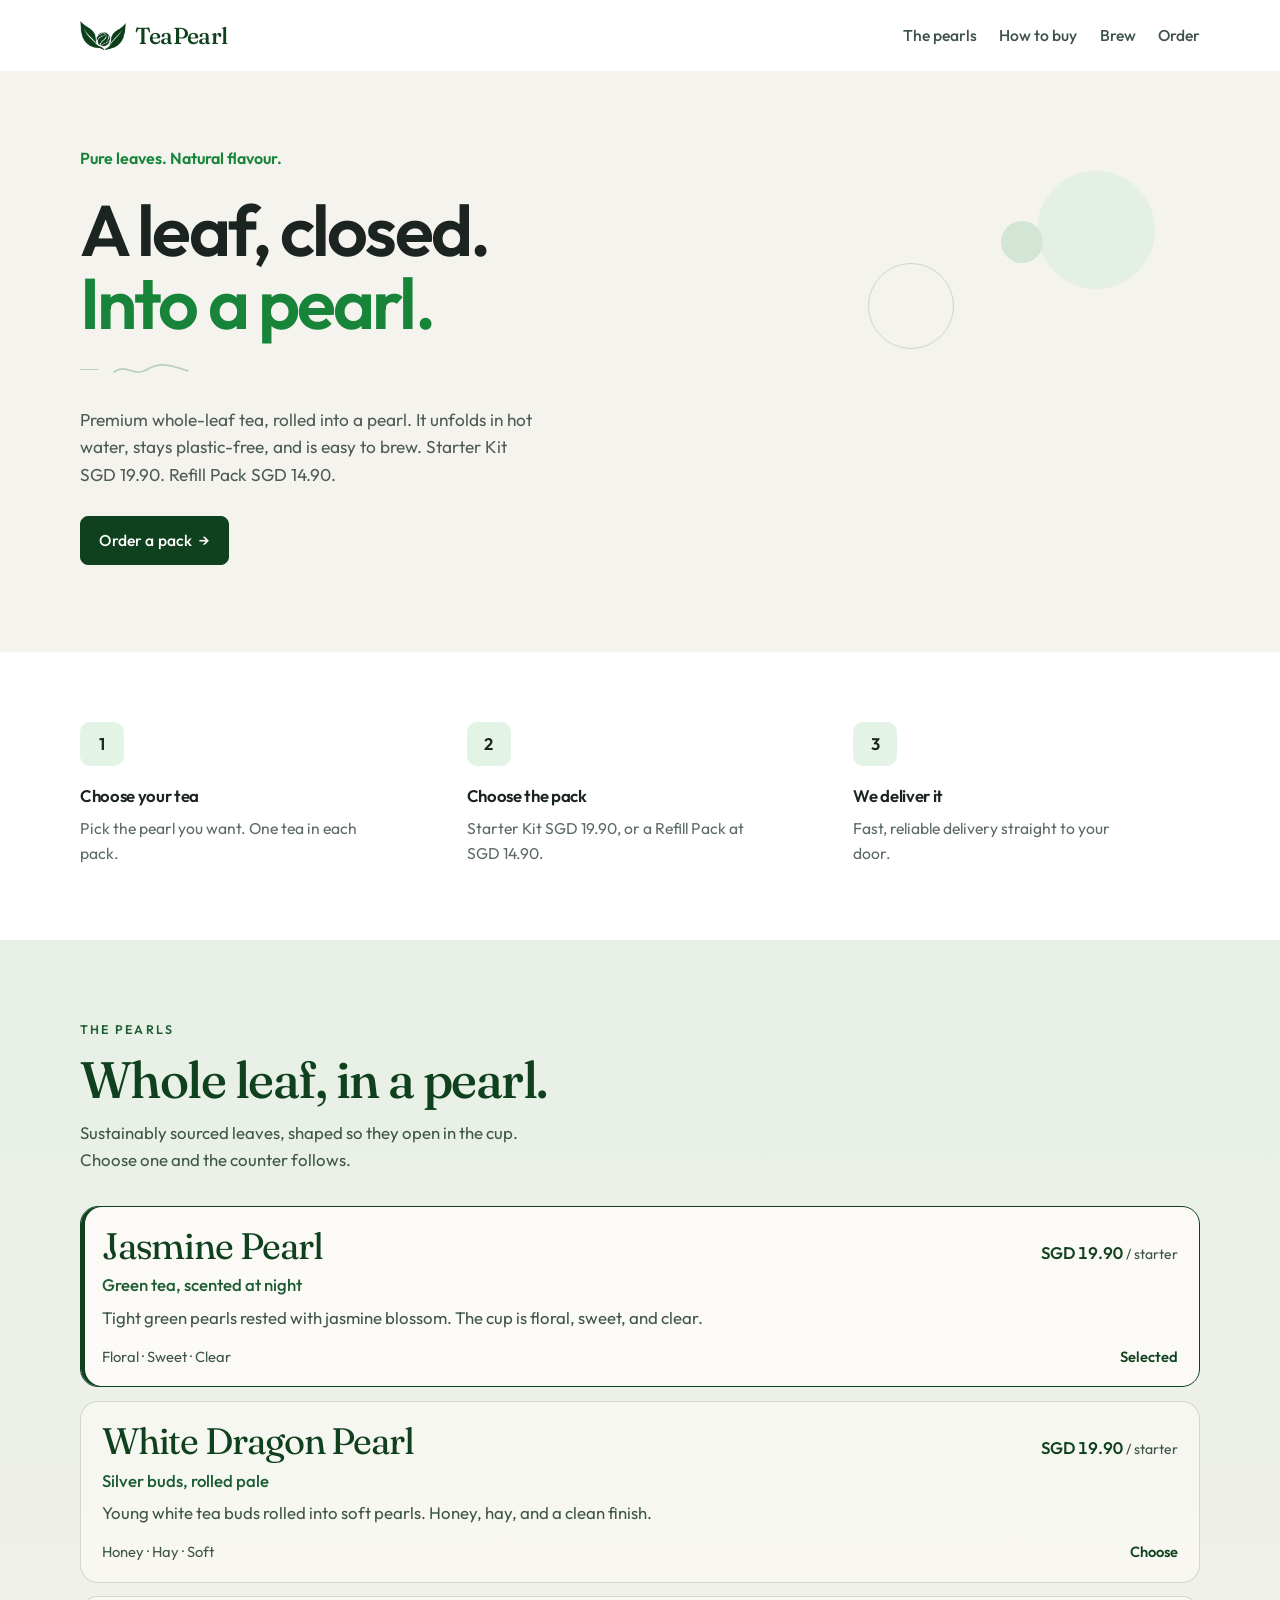
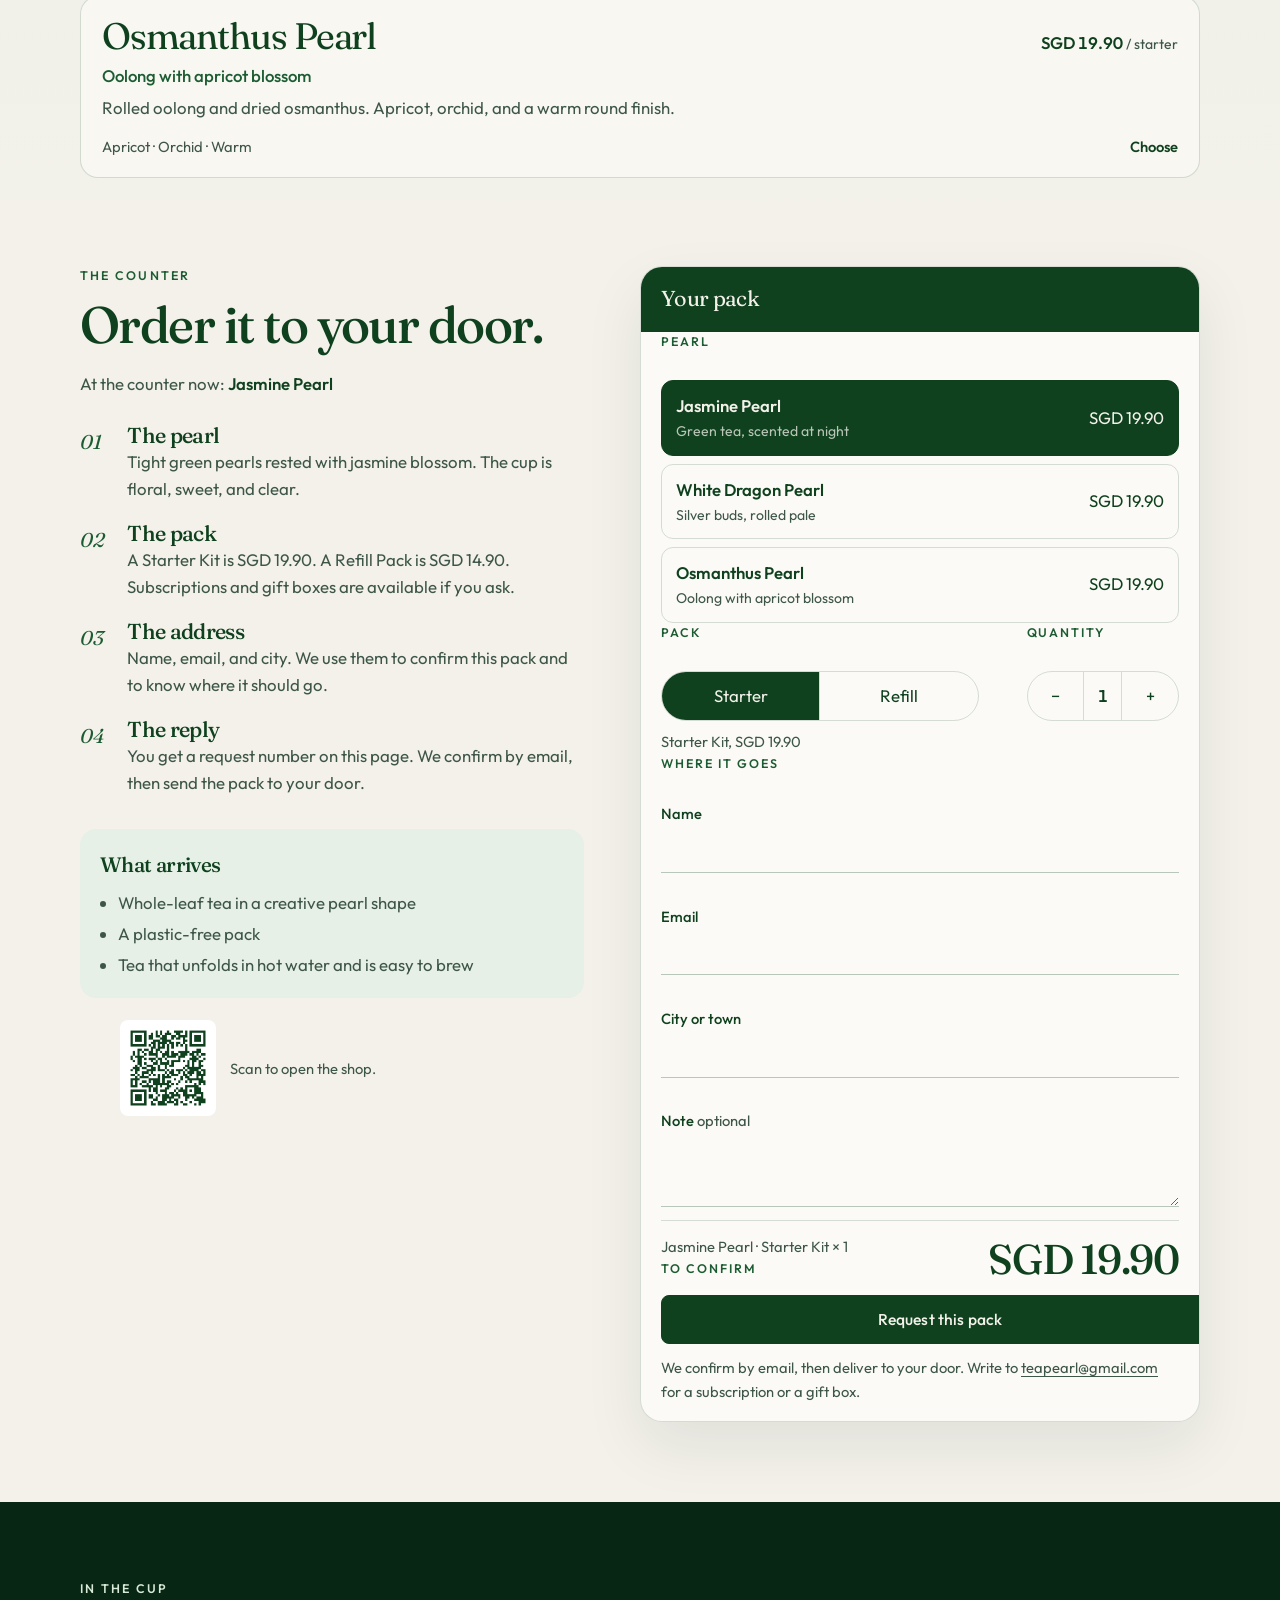
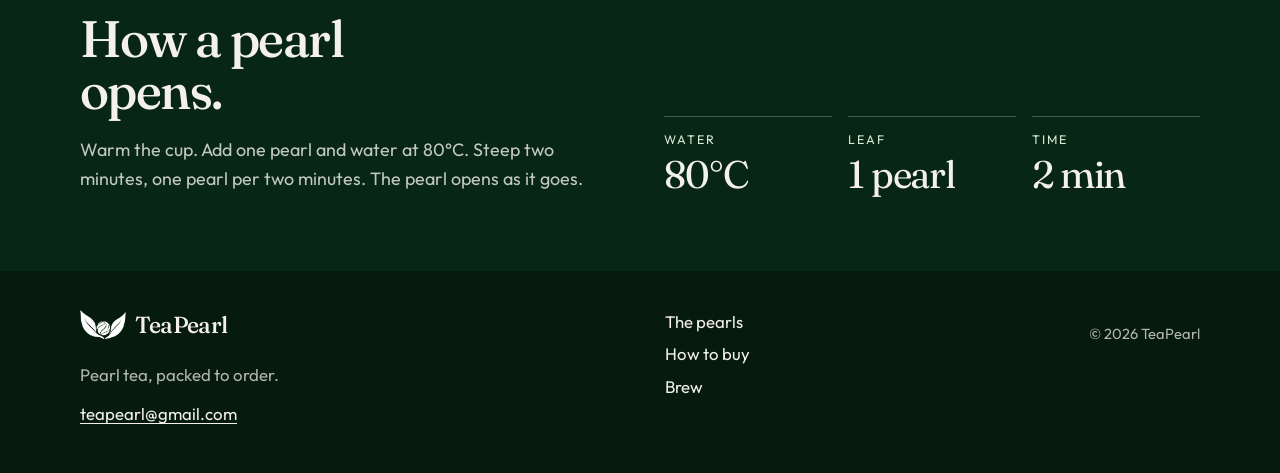
==== commit ad28fd1c: "Remove the About page and set brewing to one pearl. Co-authored-by: Cursor <cursoragent@cursor.com>" ====
--- a/index.html
+++ b/index.html
@@ -36,7 +36,6 @@
           Menu
         </button>
         <nav id="site-nav" class="nav-links">
-          <a href="about.html">About</a>
           <a href="#teas">The pearls</a>
           <a href="#buy">How to buy</a>
           <a href="#brew">Brew</a>
@@ -302,7 +301,7 @@
             </div>
             <div>
               <dt>Leaf</dt>
-              <dd id="brew-pearls">3 pearls</dd>
+              <dd id="brew-pearls">1 pearl</dd>
             </div>
             <div>
               <dt>Time</dt>
@@ -324,7 +323,6 @@
           <p><a href="mailto:teapearl@gmail.com">teapearl@gmail.com</a></p>
         </div>
         <nav class="footer-links" aria-label="Footer">
-          <a href="about.html">About</a>
           <a href="#teas">The pearls</a>
           <a href="#buy">How to buy</a>
           <a href="#brew">Brew</a>
--- a/css/styles.css
+++ b/css/styles.css
@@ -1167,113 +1167,6 @@
   }
 }
 
-.about-hero {
-  background: #f4f3ee;
-  padding: 4.4rem 0 3.6rem;
-}
-
-.about-hero h1 {
-  font-family: var(--sans);
-  font-weight: 600;
-  font-size: clamp(3rem, 5.4vw, 4.4rem);
-  line-height: 1.02;
-  letter-spacing: -0.04em;
-  color: #1b2420;
-}
-
-.about-hero h1 span {
-  display: block;
-  color: #17843a;
-}
-
-.about-hero .lede {
-  margin-top: 1.2rem;
-}
-
-.seats-section {
-  background: #fff;
-  padding: 3.6rem 0 5rem;
-}
-
-.seats {
-  list-style: none;
-  margin: 0;
-  padding: 0;
-  display: grid;
-  grid-template-columns: repeat(5, minmax(0, 1fr));
-  gap: 1.25rem;
-}
-
-.seat {
-  padding: 0.2rem 0.2rem 0;
-}
-
-.seat-photo {
-  position: relative;
-  display: grid;
-  place-items: center;
-  width: 112px;
-  height: 132px;
-  margin-bottom: 0.9rem;
-  border-radius: 16px;
-  background: #e3f3e6;
-  overflow: hidden;
-}
-
-.seat-photo span {
-  font-family: var(--sans);
-  font-size: 1.8rem;
-  font-weight: 600;
-  color: #0f411e;
-}
-
-.seat-photo img {
-  position: absolute;
-  inset: 0;
-  width: 100%;
-  height: 100%;
-  object-fit: cover;
-}
-
-.seat-role {
-  margin: 0 0 0.2rem;
-  color: #17843a;
-  font-size: 0.78rem;
-  font-weight: 600;
-  letter-spacing: 0.12em;
-}
-
-.seat h2 {
-  font-family: var(--sans);
-  font-size: 1.35rem;
-  font-weight: 600;
-  letter-spacing: -0.03em;
-  line-height: 1.15;
-  margin-bottom: 0.3rem;
-}
-
-.seat p {
-  color: #5c6b63;
-  font-size: 0.95rem;
-}
-
-.nav-links a[aria-current="page"] {
-  color: var(--green);
-}
-
-@media (max-width: 980px) {
-  .seats {
-    grid-template-columns: repeat(2, minmax(0, 1fr));
-    gap: 1.8rem 1.25rem;
-  }
-}
-
-@media (max-width: 560px) {
-  .seats {
-    grid-template-columns: 1fr;
-  }
-}
-
 @media (prefers-reduced-motion: reduce) {
   html {
     scroll-behavior: auto;
